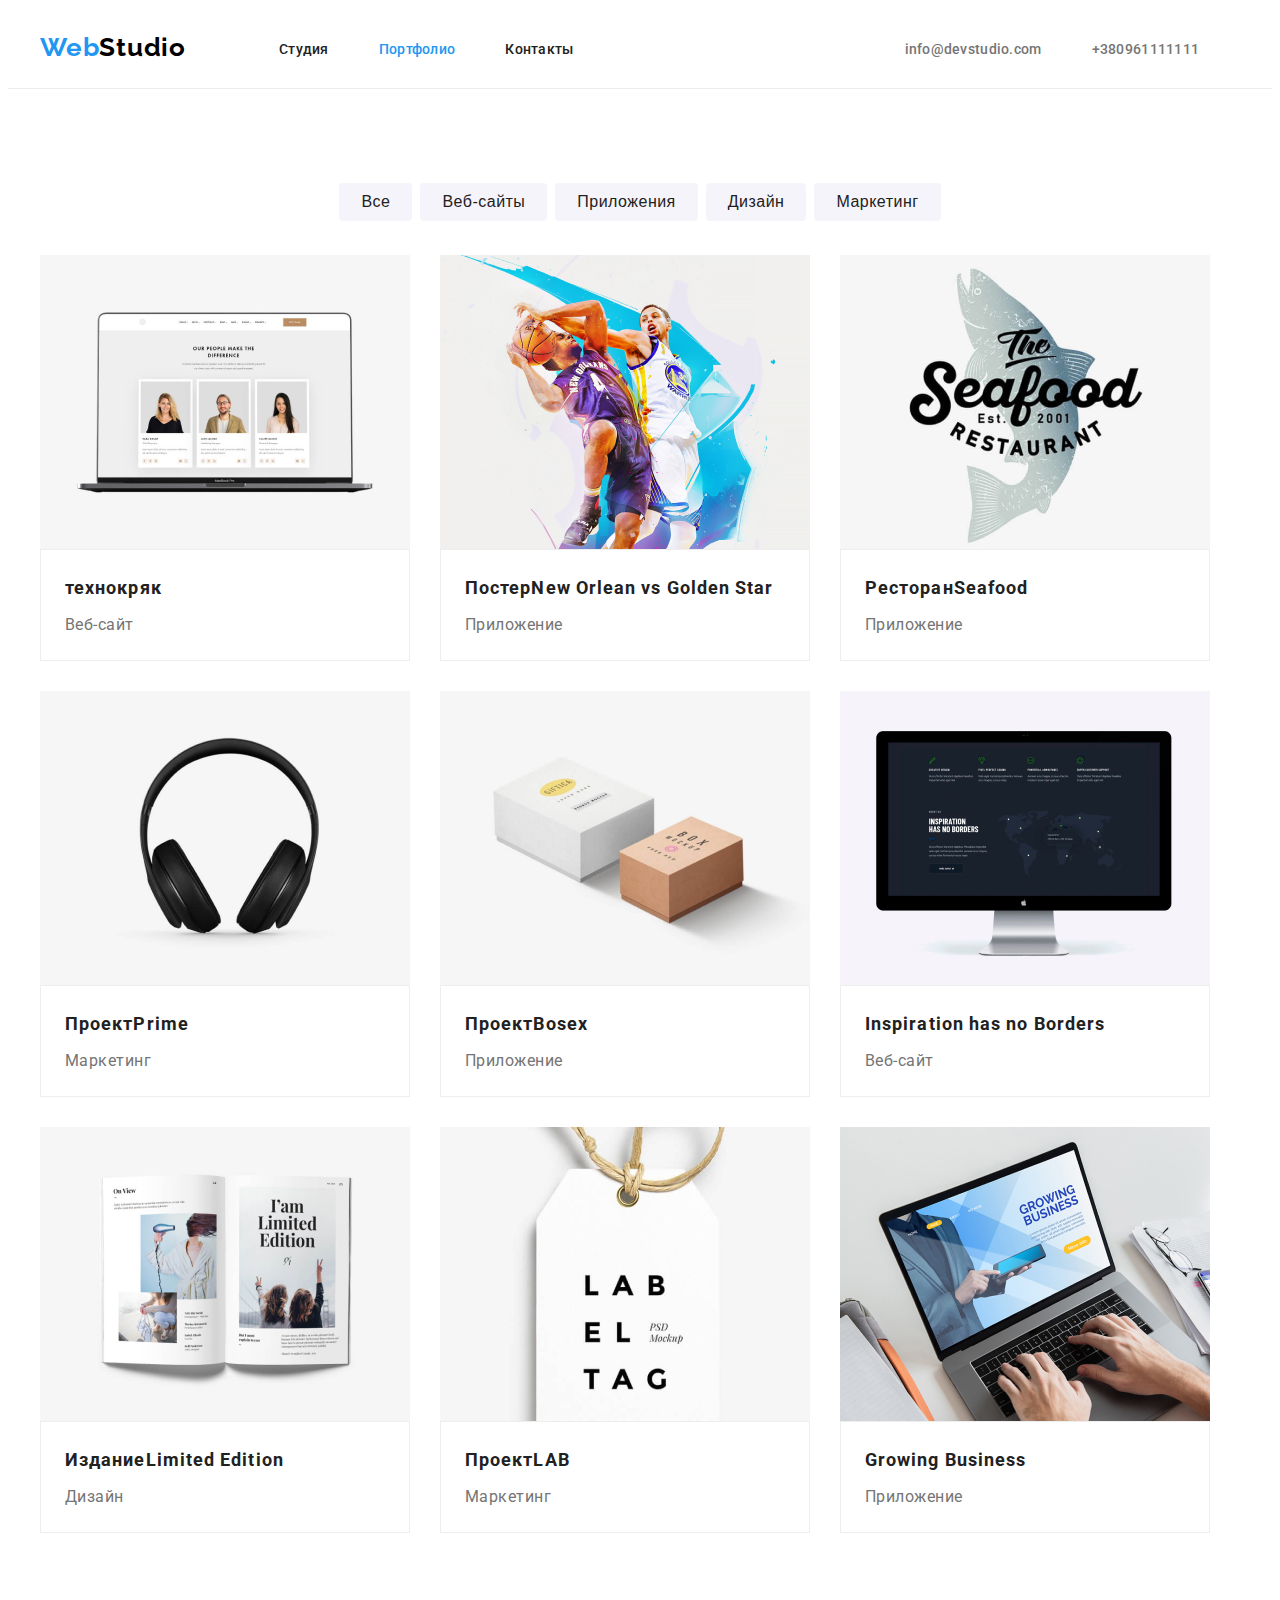
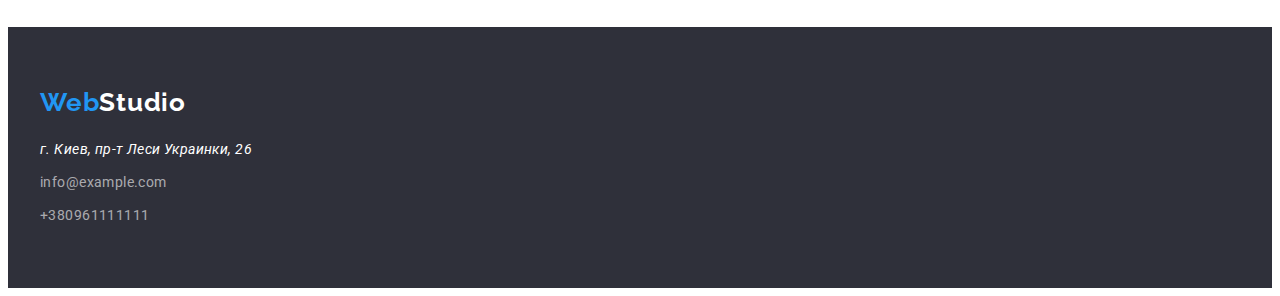
==== portfolio.html @ 6aa778b3 "Start 4" ====
<!DOCTYPE html>
<html lang="ru">
<head>
    <meta charset="UTF-8">
    <meta http-equiv="X-UA-Compatible" content="IE=edge">
    <meta name="viewport" content="width=device-width, initial-scale=1.0">
    <title>Document</title>
    <link rel="preconnect" href="https://fonts.googleapis.com">
    <link rel="preconnect" href="https://fonts.gstatic.com" crossorigin>
    <link rel="preconnect" href="https://fonts.googleapis.com">
    <link rel="preconnect" href="https://fonts.gstatic.com" crossorigin>
    <link href="https://fonts.googleapis.com/css2?family=Raleway:wght@700&family=Roboto:wght@400;500;700;900&display=swap" rel="stylesheet">
    <link rel="stylesheet" href="https://cdnjs.cloudflare.com/ajax/libs/modern-normalize/1.1.0/modern-normalize.min.css"
        integrity="sha512-wpPYUAdjBVSE4KJnH1VR1HeZfpl1ub8YT/NKx4PuQ5NmX2tKuGu6U/JRp5y+Y8XG2tV+wKQpNHVUX03MfMFn9Q=="
        crossorigin="anonymous" referrerpolicy="no-referrer" />
    <link rel="stylesheet" href="css/style.css">
</head>
<body>
    <header class="header">
        <div class="container">
            <nav class="header-nav">
                <a class="header-webstudio link" lang="en" href="./index.html">Web<span
                        class="header-studio">Studio</span></a>
                <ul class="nav-links list">
                    <li class="item"><a class="header-studio-link link" href="./index.html">Студия</a></li>
                    <li class="item"><a class="header-portfolio-link link active" href="./portfolio.html">Портфолио</a></li>
                    <li class="item"><a class="header-contacts-link link" href="">Контакты</a></li>
                </ul>
                <ul class="header-contacts-info list">
                    <li class="item"><a class="header-mail link" href="mailto:info@devstudio.com">info@devstudio.com</a></li>
                    <li class="item"><a class="header-tel link" href="tel:+380961111111">+380961111111</a></li>
                </ul>
            </nav>
        </div>
    </header>
    <main>
        <section class="section">
            <div class="container">
                <!-- Скритий коментарий -->
                <h1 hidden>Проекты</h1>
                <!-- filters -->
                <ul class="filters list">
                    <li class="filter-item"><button class="button" type="button">Все</button></li>
                    <li class="filter-item"><button class="button" type="button">Веб-сайты</button></li>
                    <li class="filter-item"><button class="button" type="button">Приложения</button></li>
                    <li class="filter-item"><button class="button" type="button">Дизайн</button></li>
                    <li class="filter-item"><button class="button" type="button">Маркетинг</button></li>
                </ul>

            <!-- projects -->
            
                <ul class="projects list">
                    <li class="project">
                        <article class="card">
                            <div class="card-tumb">
                                <img src="./images/Portfolio/img1.jpg" alt="ноутбук" width="370" height="294">
                            </div>

                            <div class="card-content">
                                <h2 class="project-name">технокряк</h2>
                                <p class="project-idea">Веб-сайт</p>
                            </div>  
                        </article>
                    </li>

                    <li class="project">
                        <article class="card">
                            <div class="card-tumb">
                                <img src="./images/Portfolio/img2.jpg" alt="игра-баскетбол" width="370" height="294">
                            </div>

                            <div class="card-content">
                                <h2 class="project-name">Постер<span lang="en">New Orlean vs Golden Star</span></h2>
                                <p class="project-idea">Приложение</p>
                            </div> 
                        </article>
                    </li>

                    <li class="project">
                        <article class="card">
                            <div class="card-tumb">
                                <img src="./images/Portfolio/img3.jpg" alt="рыба-с-названием-ресторана" width="370" height="294">
                            </div>

                            <div class="card-content">
                                <h2 class="project-name">Ресторан<span lang="en">Seafood</span></h2>
                                <p class="project-idea">Приложение</p>
                            </div> 
                        </article>
                    </li>

                    <li class="project">
                        <article class="card">
                            <div class="card-tumb">
                                <img src="./images/Portfolio/img4.jpg" alt="наушники" width="370" height="294">
                            </div>

                            <div class="card-content">
                                <h2 class="project-name">Проект<span lang="en">Prime</span></h2>
                                <p class="project-idea">Маркетинг</p>
                            </div> 
                        </article>

                    </li>

                    <li class="project">
                        <article class="card">
                            <div class="card-tumb">
                                <img src="./images/Portfolio/img5.jpg" alt="две-коробки" width="370" height="294">
                            </div>

                            <div class="card-content">
                                <h2 class="project-name">Проект<span lang="en">Bosex</span></h2>
                                <p class="project-idea">Приложение</p>
                            </div> 
                        </article>
                    </li>

                    <li class="project">
                        <article class="card">
                            <div class="card-tumb">
                                <img src="./images/Portfolio/img6.jpg" alt="монитор" width="370" height="294">
                            </div>

                            <div class="card-content">
                                <h2 class="project-name"><span lang="en">Inspiration has no Borders</span></h2>
                                <p class="project-idea">Веб-сайт</p>
                            </div> 
                        </article>
                    </li>

                    <li class="project">
                        <article class="card">
                            <div class="card-tumb">
                                <img src="./images/Portfolio/img7.jpg" alt="розвернутая-книга" width="370" height="294">
                            </div>

                            <div class="card-content">
                                <h2 class="project-name">Издание<span lang="en">Limited Edition</span></h2>
                                <p class="project-idea">Дизайн</p>
                            </div> 
                        </article>
                    </li>

                    <li class="project">
                        <article class="card">
                            <div class="card-tumb">
                                <img src="./images/Portfolio/img8.jpg" alt="бирка-с-надписью" width="370" height="294">
                            </div>

                            <div class="card-content">
                                <h2 class="project-name">Проект<span>LAB</span></h2>
                                <p class="project-idea">Маркетинг</p>
                            </div> 
                        </article>
                    </li>

                    <li class="project">
                        <article class="card">
                            <div class="card-tumb">
                                <img src="./images/Portfolio/img9.jpg" alt="печать-на-ноутбуке" width="370" height="294">
                            </div>

                            <div class="card-content">
                                <h2 class="project-name"><span lang="en">Growing Business</span></h2>
                                <p class="project-idea">Приложение</p>
                            </div> 
                        </article>
                    </li>
                </ul>
            </div>
        </section>
    </main>
    <!-- footter -->
    <footer class="footer">
        <div class="container">
            <a class="footer-webstudio link" lang="en" href="index.html">Web<span class="footer-studio">Studio</span></a>
            <address class="address">г. Киев, пр-т Леси Украинки, 26</address>
            <ul class="footer-contacts-info list">
                <li>
                    <a class="footer-mail link" href="mailto:info@example.com">info@example.com</a>
                </li>
    
                <li>
                    <a class="footer-tel link" href="tel:+380961111111">+380961111111</a>
                </li>
            </ul>
        </div>
    </footer>
</body>
</html>
---- css/style.css ----
:root {
  --main-text-color: #212121;
  --second-text-color: #757575;
  --third-text-color: #2196f3;
  --fourth-text-color: #ffffff;
  --special-hide-color: rgba(255, 255, 255, 0.6);
  --special-color: #000000;
  --bg-color-one: #2f303a;
  --bg-color-two: #f5f4fa;
  --bg-color-third: #188CE8; 
  --projects-gap: 30px;

}

body {
  font-family: "Roboto", sans-serif;
  background-color: #ffffff;
}

p,
h1,
h2,
h3,
h4,
h5,
h6 {
  margin-top: 0;
  margin-bottom: 0;
}

ul {
  margin-top: 0;
  margin-bottom: 0;
  padding-left: 0;
}
img{
  display: block;
  max-width: 100%;
  height: auto;
}

.container {
  width: 1200px;
  padding-left: 15px;
  padding-right: 15px;
  margin-right: auto;
  margin-left: auto;
  
  /* outline: 1px solid green;  */
}
.section{
  padding-top: 94px;
  padding-bottom: 94px;
  
}
.section_fix_padding{
  padding-top: 94px;
  padding-bottom: 0px;
}

/* Global class ↓ *
*******************/

.list {
  list-style: none;
}
.link {
  text-decoration: none;
}
.active{
  color: var(--third-text-color);
}
.nav-links .link.active{
  color: var(--third-text-color);
}

/* Global class ↑ *
******************/

/* THE SAME ELEMENTS ↓ */
/* header-index-portfolio */
.header{
  border-bottom: 1px solid #ECECEC;

  }
/* webstudio */
.header-webstudio {
  font-family: Raleway;
  font-style: normal;
  font-weight: bold;
  font-size: 26px;
  line-height: 1.92;
  letter-spacing: 0.03em;
  color: var(--third-text-color);
}
.header-studio {
  color: var(--special-color);
}

/* Navigation-links */

.header-nav {
  display: flex;
  align-items: center; 
}

.nav-links {
  display: flex;
  margin-left: 93px;
  padding: 30.5px 0px 30.5px 0px;
}
.nav-links .item + .item {
  margin-left: 50px;
}

.nav-links .link:hover,
.nav-links .link:focus {
  color: var(--third-text-color);
}
.nav-links .link:active{
  color: var(--third-text-color);
}


.header-studio-link,
.header-portfolio-link,
.header-contacts-link {
  font-weight: 500;
  font-size: 14px;
  line-height: 1.14;
  letter-spacing: 0.02em;
  color: var(--main-text-color);
}

/* header-contacts-info */
.header-contacts-info {
  display: flex;
  margin-left: 331px;
}

.header-contacts-info .item + .item {
  margin-left: 50px;
}

/* hover-focus-Header-contact-list-info */
.header-contacts-info .link:hover,
.header-contacts-info .link:focus {
  color: var(--third-text-color);
}

.header-mail,
.header-tel {
  font-weight: 500;
  font-size: 14px;
  line-height: 1.14;
  letter-spacing: 0.02em;
  color: var(--second-text-color);
}

/* FOOTER-INDEX-PORTFOLIO */
.footer {
  background-color: var(--bg-color-one);
}
/* footer-webstudio */
.footer-webstudio {
  display: block;
  padding-top: 60px;
  font-family: Raleway;
  font-style: normal;
  font-weight: bold;
  font-size: 26px;
  line-height: 1.19;
  letter-spacing: 0.03em;
  color: var(--third-text-color);
}
.footer-studio {
  color: var(--fourth-text-color);
}
/* address */
.address {
  display: block;
  padding-top: 20px;
  font-weight: normal;
  font-size: 14px;
  line-height: 1.71;
  letter-spacing: 0.03em;
  color: var(--fourth-text-color);
}
/* footer-contacts-info */
.footer-contacts-info .link:hover,
.footer-contacts-info .link:focus {
  color: var(--third-text-color);
}
.footer-mail,
.footer-tel {
  display: block;
  padding-top: 9px;
  font-weight: normal;
  font-size: 14px;
  line-height: 1.71;
  letter-spacing: 0.03em;
  color: var(--special-hide-color);
}
.footer-contacts-info{
  padding-bottom: 60px;
}

/* THE SAME ELEMENTS ↑ */



/* INDEX */
/* hero-section */
.hero-banner {
  background-color: var(--bg-color-one);
  padding: 200px;
}

.hero-title {
  font-weight: 900;
  font-size: 44px;
  line-height: 1, 36;
  text-align: center;
  letter-spacing: 0.06em;
  text-transform: uppercase;
  max-width: 650px;
  margin: 0px auto 30px auto;
  color: var(--fourth-text-color);
}

.hero-button {
  display: block;
  margin-left: auto;
  margin-right: auto;
  padding: 10px 32px;
  cursor: pointer;
  font-weight: bold;
  font-size: 16px;
  line-height: 1.88;
  letter-spacing: 0.06em;
  border: none;
  border-radius: 4px;
  color: var(--fourth-text-color);
  background-color: var(--third-text-color);
}
.hero-button:hover,
.hero-button:focus{
  color: var(--fourth-text-color);
  background-color: var(--bg-color-third);
}


/* section-two-we-offer */
.we-offer{
  display: flex;
  /* margin: 94px auto 94px auto; */
}

.we-offer .offer-list + .offer-list{
  margin-left: 30px;
}

.offer-list{
  width: 270px;
  height: 101px;
}

.offer-title {
  font-weight: bold;
  font-size: 14px;
  line-height: 1.14;
  letter-spacing: 0.03em;
  text-transform: uppercase;
  color: var(--main-text-color);
}
.offer-description {
  padding-top: 10px;

  font-weight: normal;
  font-size: 14px;
  line-height: 1.71;
  letter-spacing: 0.03em var(--second-text-color);
}
/* section-what-we-do */
.what-we-do {
  justify-content: center;

  font-weight: bold;
  font-size: 36px;
  line-height: 1.17;
  text-align: center;
  letter-spacing: 0.03em;
  color: var(--main-text-color);
}
.img-list{
  display: flex;
  justify-content: center;
  margin-top: 50px;
}
.img-list .img-item + .img-item{
  margin-left: 30px;
}



/* section-our-team */
/* Team-flex */
.our-team{
  background: var(--bg-color-two);
}
.team-list{
  display: flex;
}
.team-list .team-item + .team-item{
  margin-left: 30px;
}

.team-item{
  background: var(--fourth-text-color);
  box-shadow: 
  0px 1px 3px rgba(0, 0, 0, 0.12),
  0px 1px 1px rgba(0, 0, 0, 0.14),
  0px 2px 1px rgba(0, 0, 0, 0.2);
  border-radius: 0px 0px 4px 4px;

}
.team {
  margin-bottom: 50px;
  font-weight: bold;
  font-size: 36px;
  line-height: 1.17;
  text-align: center;
  letter-spacing: 0.03em;
  color: var(--main-text-color);
}
.team-name {
  padding-top: 30px;

  font-weight: 500;
  font-size: 16px;
  line-height: 1.18;
  text-align: center;
  letter-spacing: 0.03em;
  color: var(--main-text-color);
}
.team-duty {
  padding-top: 10px;
  padding-bottom: 30px;

  font-weight: normal;
  font-size: 16px;
  line-height: 1.18;
  text-align: center;
  letter-spacing: 0.03em;
  color: var(--second-text-color);
}



/* PORTFOLIO  */
/* main */
/* filters */
.filters :hover,
.filters :focus {
  color: var(--fourth-text-color);
  background: var(--third-text-color);
}

/* filters first <ul> */
.filters{
  display: flex;
  justify-content: center;
  margin-bottom: 34px;
}

.filters .filter-item + .filter-item{
  margin-left: 8px;
}

/* button */
.button {
  padding: 6px 22px;
  cursor: pointer;
  font-weight: 500;
  font-size: 16px;
  line-height: 1.63;
  text-align: center;
  letter-spacing: 0.03em;
  color: var(--main-text-color);
  background-color: var(--bg-color-two);
  border-radius: 4px;
  border: 0;
}


/* PROJECTS second <ul> */

.projects{
  padding: 0px;
  margin: 0px;
  list-style: none;
  display: flex;
  flex-wrap: wrap;
  

  margin-left: calc(-1 * var(--projects-gap));
  margin-top:  calc(-1 * var(--projects-gap));
}
.projects > .project{
  flex-basis: calc(100% / 3 var(--projects-gap));
  margin-left: var(--projects-gap);
  margin-top: var(--projects-gap);
}

/* .projects{
  display: flex;
  flex-wrap: wrap;
  background-color: teal;
}
.project{
  width: 370px;
  background-color: tomato;
  margin-right: 30px;
  margin-bottom: 30px;
}
.project:nth-child(3n){
  margin-right: 0px;
}
.project.project:nth-last-child(-n +3){
  margin-bottom: 0px;
} */
.project-name {
  font-weight: bold;
  font-size: 18px;
  line-height: 2;
  letter-spacing: 0.06em;
  color: var(--main-text-color);
}

.project-idea {
  font-weight: normal;
  font-size: 16px;
  line-height: 1.88;
  letter-spacing: 0.03em;
  color: var(--second-text-color);
}
/*  CARDS-Portfolio*/
.card{
  
}

.project-idea{
  margin-top: 4px;
}
.card-content{
  padding: 20px 24px;
  border: 1px solid #EEEEEE;
}
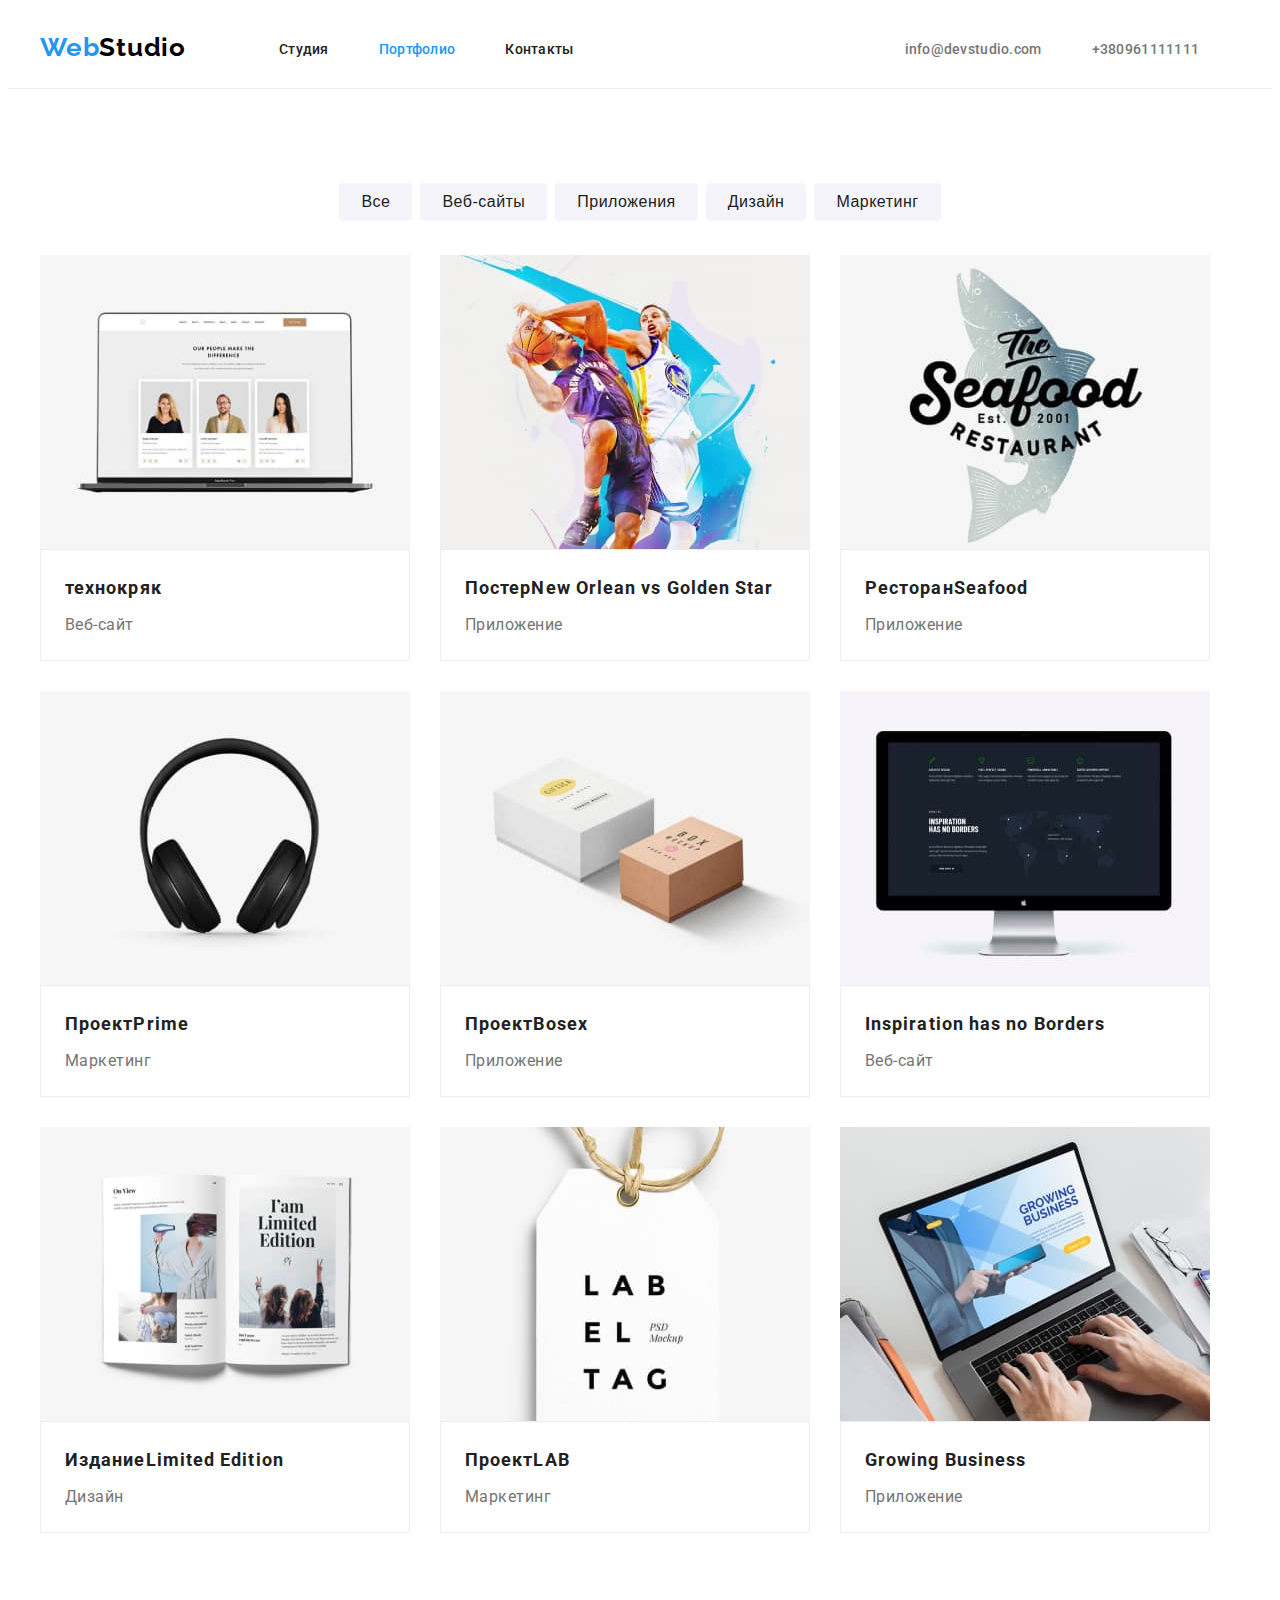
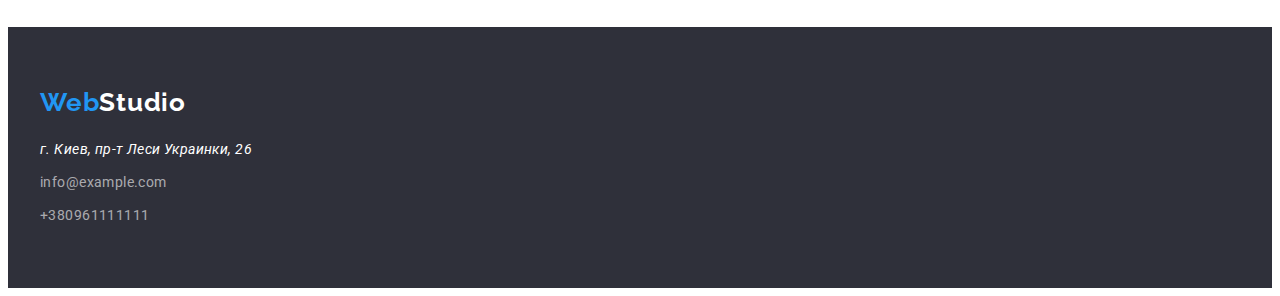
==== commit effe3d6f: "images change by squoosh" ====
--- a/portfolio.html
+++ b/portfolio.html
@@ -26,11 +26,13 @@
                     <li class="item"><a class="header-portfolio-link link active" href="./portfolio.html">Портфолио</a></li>
                     <li class="item"><a class="header-contacts-link link" href="">Контакты</a></li>
                 </ul>
-                <ul class="header-contacts-info list">
-                    <li class="item"><a class="header-mail link" href="mailto:info@devstudio.com">info@devstudio.com</a></li>
-                    <li class="item"><a class="header-tel link" href="tel:+380961111111">+380961111111</a></li>
-                </ul>
             </nav>
+            <!-- header-contacts-info -->
+            <ul class="header-contacts-info list">
+                <li class="item"><a class="header-mail link" href="mailto:info@devstudio.com">info@devstudio.com</a></li>
+                <li class="item"><a class="header-tel link" href="tel:+380961111111">+380961111111</a></li>
+            </ul>
+    
         </div>
     </header>
     <main>
--- a/css/style.css
+++ b/css/style.css
@@ -83,6 +83,11 @@
   border-bottom: 1px solid #ECECEC;
 
   }
+
+.header .container{
+  display: flex;
+}  
+
 /* webstudio */
 .header-webstudio {
   font-family: Raleway;
@@ -135,12 +140,14 @@
 /* header-contacts-info */
 .header-contacts-info {
   display: flex;
+  align-items: center;
   margin-left: 331px;
 }
 
 .header-contacts-info .item + .item {
   margin-left: 50px;
 }
+
 
 /* hover-focus-Header-contact-list-info */
 .header-contacts-info .link:hover,
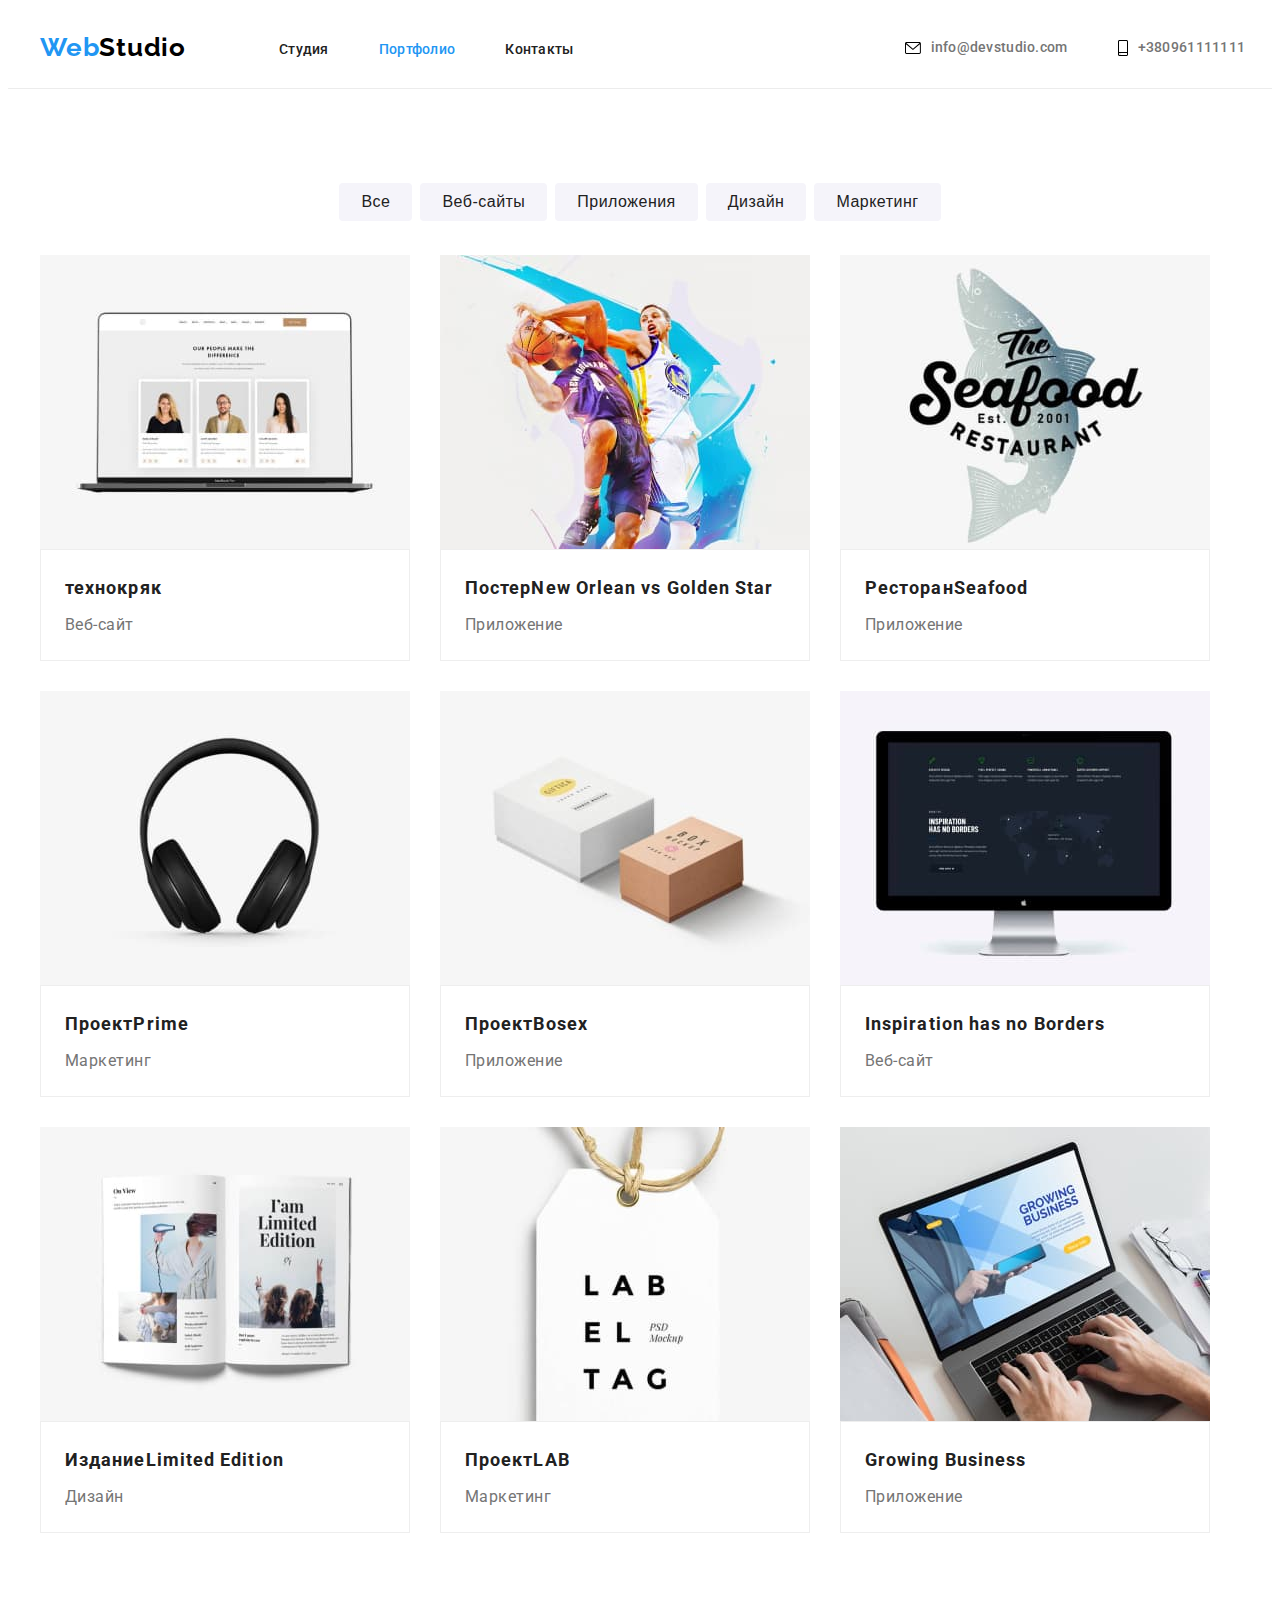
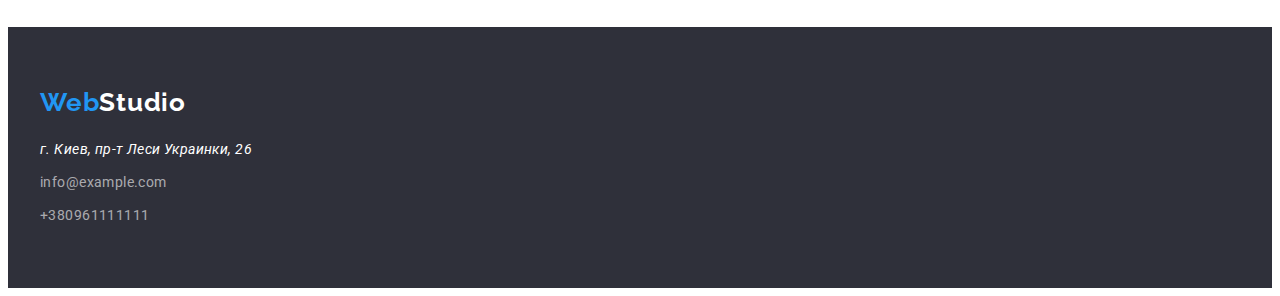
==== commit e6cda72d: "add header icon and middle part" ====
--- a/portfolio.html
+++ b/portfolio.html
@@ -29,8 +29,14 @@
             </nav>
             <!-- header-contacts-info -->
             <ul class="header-contacts-info list">
-                <li class="item"><a class="header-mail link" href="mailto:info@devstudio.com">info@devstudio.com</a></li>
-                <li class="item"><a class="header-tel link" href="tel:+380961111111">+380961111111</a></li>
+                <li class="item"><a class="header-mail link" href="mailto:info@devstudio.com">
+                        <svg class="header-icon" width="16" height="12">
+                            <use href="./images/sprite.svg#icon-envelope"></use>
+                        </svg>info@devstudio.com</a></li>
+                <li class="item"><a class="header-tel link" href="tel:+380961111111">
+                        <svg class="header-icon" width="10" height="16">
+                            <use href="./images/sprite.svg#icon-smartphone"></use>
+                        </svg>+380961111111</a></li>
             </ul>
     
         </div>
--- a/css/style.css
+++ b/css/style.css
@@ -157,11 +157,25 @@
 
 .header-mail,
 .header-tel {
+  display: flex;
+  align-items: center;
   font-weight: 500;
   font-size: 14px;
   line-height: 1.14;
   letter-spacing: 0.02em;
   color: var(--second-text-color);
+}
+.header-mail:hover{
+  color:var(--third-text-color);
+}
+.header-icon,
+.header-icon{
+ margin-right: 10px;
+}
+/* КАК ЗДЕЛАТЬ СИНИЙ НА FOCUS? */
+.header-icon:hover,
+.header-icon:focus{
+  fill: var(--third-text-color);
 }
 
 /* FOOTER-INDEX-PORTFOLIO */
@@ -221,7 +235,21 @@
 .hero-banner {
   background-color: var(--bg-color-one);
   padding: 200px;
-}
+  max-width: 1600px;
+  height: 600px;
+  margin-left: auto;
+  margin-right: auto;
+  background-image: linear-gradient(
+  to right,
+  rgba(47, 48, 58, 0.4),
+  rgba(47, 48, 58, 0.4)
+  ),
+  url("../images/overlay.jpg");
+  background-repeat: no-repeat;
+  background-position: center;
+  background-size: cover;
+}
+
 
 .hero-title {
   font-weight: 900;
@@ -262,6 +290,16 @@
   display: flex;
   /* margin: 94px auto 94px auto; */
 }
+.we-offer-icon-bg{
+  width: 270px;
+  height: 120px;
+  margin-bottom: 30px;
+  background-color: var(--bg-color-two);
+  border-radius: 4px;
+  display: flex;
+  justify-content: center;
+  align-items: center;
+}
 
 .we-offer .offer-list + .offer-list{
   margin-left: 30px;
@@ -269,7 +307,7 @@
 
 .offer-list{
   width: 270px;
-  height: 101px;
+  
 }
 
 .offer-title {
@@ -282,16 +320,19 @@
 }
 .offer-description {
   padding-top: 10px;
-
+  
   font-weight: normal;
   font-size: 14px;
   line-height: 1.71;
-  letter-spacing: 0.03em var(--second-text-color);
-}
+  letter-spacing: 0.03em;
+  color: var(--second-text-color);
+}
+
+
 /* section-what-we-do */
 .what-we-do {
   justify-content: center;
-
+  
   font-weight: bold;
   font-size: 36px;
   line-height: 1.17;
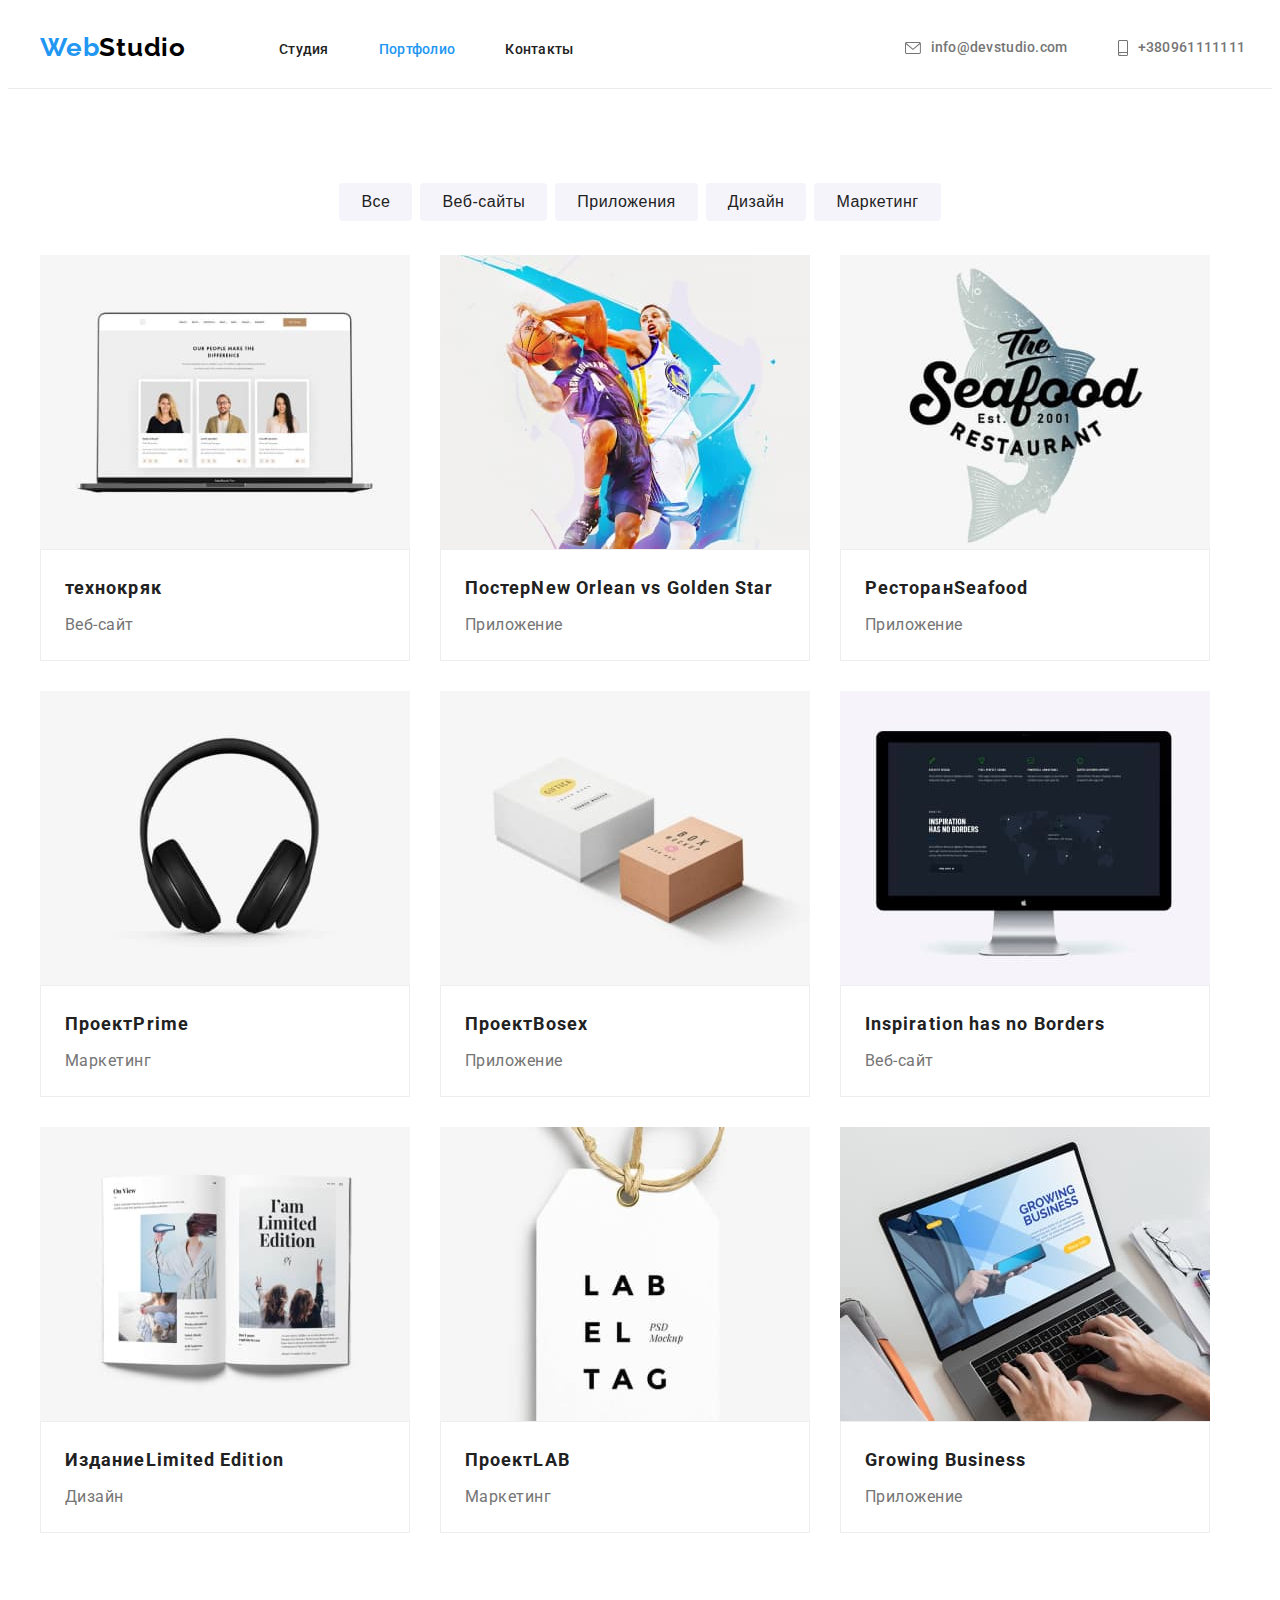
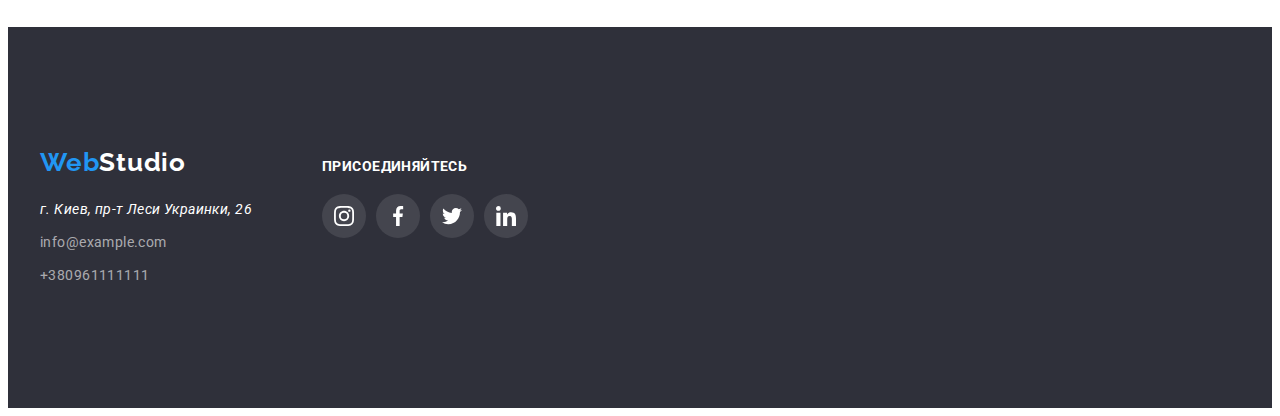
==== commit f7512ac9: "add shadows to portfolio css" ====
--- a/portfolio.html
+++ b/portfolio.html
@@ -182,17 +182,57 @@
     <!-- footter -->
     <footer class="footer">
         <div class="container">
-            <a class="footer-webstudio link" lang="en" href="index.html">Web<span class="footer-studio">Studio</span></a>
-            <address class="address">г. Киев, пр-т Леси Украинки, 26</address>
-            <ul class="footer-contacts-info list">
-                <li>
-                    <a class="footer-mail link" href="mailto:info@example.com">info@example.com</a>
-                </li>
-    
-                <li>
-                    <a class="footer-tel link" href="tel:+380961111111">+380961111111</a>
-                </li>
-            </ul>
+            <div class="footer-address">
+                <a class="footer-webstudio link" lang="en" href="index.html">Web<span
+                        class="footer-studio">Studio</span></a>
+                <address class="address">г. Киев, пр-т Леси Украинки, 26</address>
+                <ul class="footer-contacts-info list">
+                    <li>
+                        <a class="footer-mail link" href="mailto:info@example.com">info@example.com</a>
+                    </li>
+
+                    <li>
+                        <a class="footer-tel link" href="tel:+380961111111">+380961111111</a>
+                    </li>
+                </ul>
+            </div>
+
+            <div class="fotter-join">
+                <h3 class="join-links-titel">Присоединяйтесь</h3>
+                <ul class="join-links list join">
+                    <li class="join-item">
+                        <a href="" class="join-link link">
+                            <svg class="join-icon" width="20" height="20">
+                                <use href="./images/sprite.svg#icon-instagram"></use>
+                            </svg>
+                        </a>
+                    </li>
+
+                    <li class="join-item">
+                        <a href="" class="join-link link">
+                            <svg class="join-icon" width="20" height="20">
+                                <use href="./images/sprite.svg#icon-facebook"></use>
+                            </svg>
+                        </a>
+                    </li>
+
+                    <li class="join-item">
+                        <a href="" class="join-link link">
+                            <svg class="join-icon" width="20" height="20">
+                                <use href="./images/sprite.svg#icon-twitter"></use>
+                            </svg>
+                        </a>
+                    </li>
+
+                    <li class="join-item">
+                        <a href="" class="join-link link">
+                            <svg class="join-icon" width="20" height="20">
+                                <use href="./images/sprite.svg#icon-linkedin"></use>
+                            </svg>
+                        </a>
+                    </li>
+                </ul>
+            </div>
         </div>
     </footer>
 </body>
--- a/css/style.css
+++ b/css/style.css
@@ -9,6 +9,8 @@
   --bg-color-two: #f5f4fa;
   --bg-color-third: #188CE8; 
   --projects-gap: 30px;
+  --icons-color: #AFB1B8;
+
 
 }
 
@@ -70,6 +72,7 @@
 .active{
   color: var(--third-text-color);
 }
+
 .nav-links .link.active{
   color: var(--third-text-color);
 }
@@ -165,22 +168,27 @@
   letter-spacing: 0.02em;
   color: var(--second-text-color);
 }
-.header-mail:hover{
-  color:var(--third-text-color);
-}
+
+
 .header-icon,
 .header-icon{
  margin-right: 10px;
-}
-/* КАК ЗДЕЛАТЬ СИНИЙ НА FOCUS? */
+ fill: currentColor;
+
+}
+
+
 .header-icon:hover,
 .header-icon:focus{
   fill: var(--third-text-color);
 }
 
-/* FOOTER-INDEX-PORTFOLIO */
+/* >>>>>>>>>>>>>>>>>>>>>>>>>>>>>FOOTER-INDEX-PORTFOLIO */
 .footer {
+  padding-top: 60px;
+  padding-bottom: 60px;
   background-color: var(--bg-color-one);
+
 }
 /* footer-webstudio */
 .footer-webstudio {
@@ -225,12 +233,57 @@
 .footer-contacts-info{
   padding-bottom: 60px;
 }
+/* <<<<<<<<JOIN-LINKS>>>>>>> */
+.join{
+  display: flex;
+  justify-content: center;
+}
+.join-links .join-item + .join-item{
+  margin-left: 10px;
+}
+.join-links-titel{
+  margin-bottom: 20px;
+  font-weight: bold;
+  font-size: 14px;
+  line-height: 16px;
+  letter-spacing: 0.03em;
+  text-transform: uppercase;
+  color: var(--fourth-text-color);
+}
+.join-item{
+  width: 44px;
+  height: 44px; 
+}
+.join-icon{
+  fill: var(--fourth-text-color);
+}
+.join-link{
+  width: 100%;
+  height: 100%;
+  display: flex;
+  align-items: center;
+  justify-content: center;
+  border-radius: 50%;
+  background-color: rgba(255, 255, 255, 0.1);
+}
+.join-link:hover,
+.join-link:focus{
+  background-color: var(--third-text-color);
+}
+
+.footer .container{
+  display: flex;
+  align-items: baseline;
+}
+.footer-address{
+  margin-right: 70px;
+}
+
 
 /* THE SAME ELEMENTS ↑ */
 
 
-
-/* INDEX */
+/* >>>>>>>>>>>>>>>>>>>>>>>>>>>>>>>>>>>>>>>>>>INDEX */
 /* hero-section */
 .hero-banner {
   background-color: var(--bg-color-one);
@@ -393,8 +446,7 @@
 }
 .team-duty {
   padding-top: 10px;
-  padding-bottom: 30px;
-
+  padding-bottom: 16px;
   font-weight: normal;
   font-size: 16px;
   line-height: 1.18;
@@ -403,15 +455,102 @@
   color: var(--second-text-color);
 }
 
-
-
-/* PORTFOLIO  */
+/* .........team icons.....[f][t][id][in]*/
+.socials{
+  display: flex;
+  justify-content: center;
+}
+.team-socials .social-item + .social-item{
+  margin-left: 10px;
+}
+.team-socials{
+  margin-bottom: 30px;
+}
+.social-item{
+  width: 44px;
+  height: 44px;
+}
+.social-icon{
+  fill:var(--icons-color);
+}
+
+.social-link{
+  width: 100%;
+  height: 100%;
+  display: flex;
+  align-items: center;
+  justify-content: center;
+  border-radius: 50%;
+  background-color: var(--fourth-text-color);
+ }
+ 
+.social-link:hover .social-icon,
+.social-link:focus .social-icon{
+  fill: var(--fourth-text-color);
+} 
+.social-link:hover,
+.social-link:focus{
+  background-color: var(--third-text-color);
+}
+
+/* ..........clients Logo.......... */
+
+.clients-title{
+  margin-bottom: 50px;
+  font-weight: bold;
+  font-size: 36px;
+  line-height: 42px;
+  text-align: center;
+  letter-spacing: 0.03em;
+  color: var(--main-text-color);
+}
+.clients-list{
+  display: flex;
+  justify-content: center;
+  align-items: center;
+}
+.clients-list .clients-logo + .clients-logo{
+  margin-left: 30px;
+}
+.clients-logo{
+  width: 170px;
+  height: 92px;
+}
+.clients-link{
+  width: 100%;
+  height: 100%;
+  display: flex;
+  justify-content: center;
+  align-items: center;
+  border: 1px solid #AFB1B8;
+  border-radius: 4px;
+  cursor: pointer;
+}
+.clients-icon{
+  fill: var(--icons-color);
+}
+
+.clients-link:hover .clients-icon,
+.clients-link:focus .clients-icon{
+  fill: var(--third-text-color);
+}
+.clients-link:hover,
+.clients-link:focus{
+  border-color: var(--third-text-color);
+}
+
+
+/*>>>>>>>>>>>>>> PORTFOLIO <<<<<<<<<<<<<<<<  */
 /* main */
 /* filters */
 .filters :hover,
 .filters :focus {
   color: var(--fourth-text-color);
   background: var(--third-text-color);
+  box-shadow: 0px 3px 1px rgba(0, 0, 0, 0.1),
+  0px 1px 2px rgba(0, 0, 0, 0.08),
+  0px 2px 2px rgba(0, 0, 0, 0.12);
+  border-radius: 4px;
 }
 
 /* filters first <ul> */
@@ -493,8 +632,12 @@
   color: var(--second-text-color);
 }
 /*  CARDS-Portfolio*/
-.card{
-  
+.card:hover,
+.card:focus{
+  box-shadow: 0px 1px 1px rgba(0, 0, 0, 0.12),
+  0px 4px 4px rgba(0, 0, 0, 0.06),
+  1px 4px 6px rgba(0, 0, 0, 0.16);
+  cursor: pointer;
 }
 
 .project-idea{
